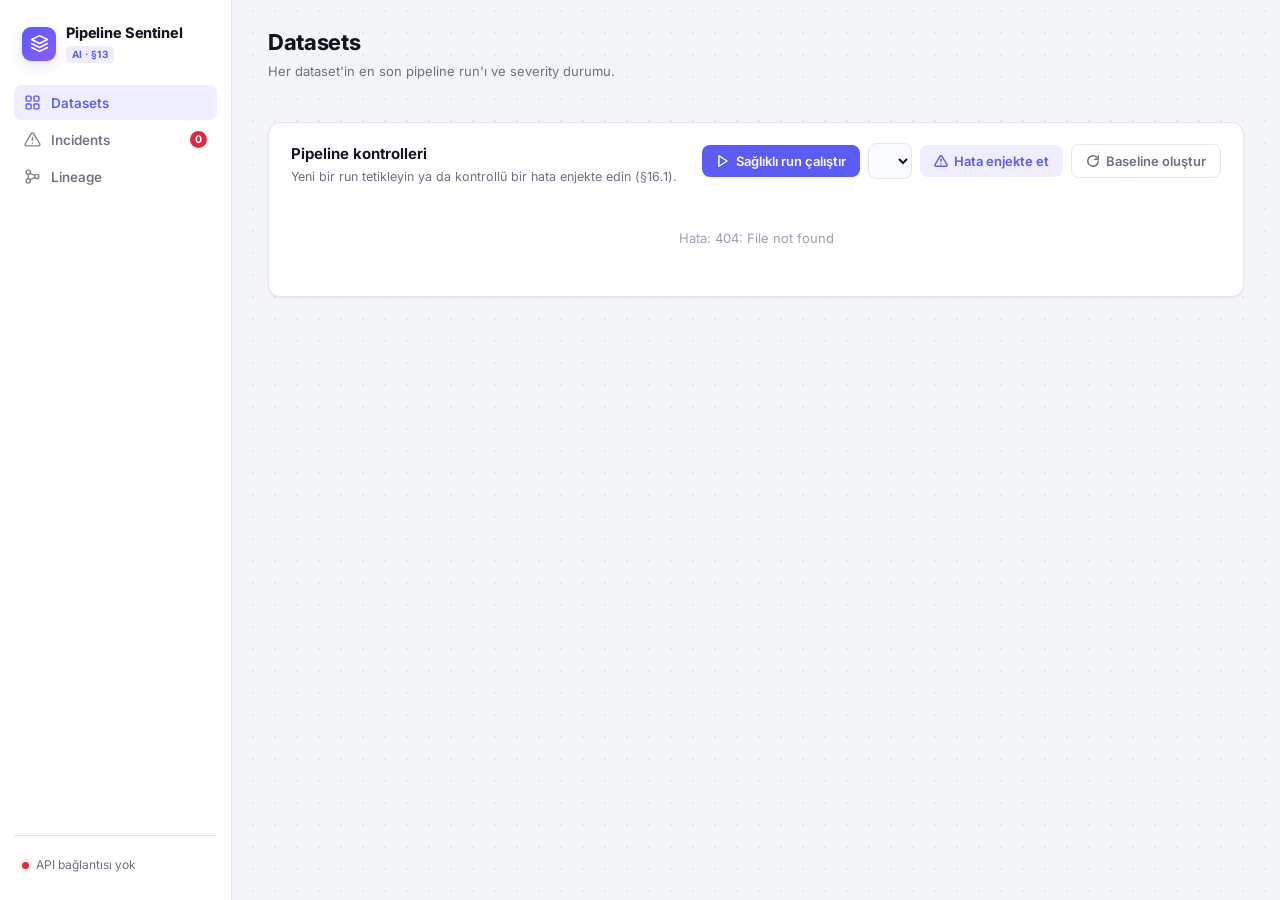
==== apps/web/index.html @ 93498e30 "Pipeline Sentinel AI — Faz 1-7 çekirdek uygulama Kullanıcının sağladığı teknik tasarım dokümanının 7" ====
<!doctype html>
<html lang="tr">
<head>
  <meta charset="utf-8" />
  <meta name="viewport" content="width=device-width, initial-scale=1" />
  <title>Pipeline Sentinel AI</title>
  <link rel="stylesheet" href="styles.css" />
</head>
<body>
  <div class="shell">
    <aside class="sidebar">
      <div class="brand">
        <div class="brand-mark">
          <svg viewBox="0 0 24 24" fill="none" stroke="currentColor" stroke-width="2" stroke-linecap="round" stroke-linejoin="round"><path d="M12 2 2 7l10 5 10-5-10-5Z"/><path d="m2 17 10 5 10-5"/><path d="m2 12 10 5 10-5"/></svg>
        </div>
        <div>
          <div class="brand-name">Pipeline Sentinel</div>
          <span class="brand-tag">AI · §13</span>
        </div>
      </div>

      <nav class="nav">
        <button data-view="datasets" class="nav-item active">
          <svg viewBox="0 0 24 24" fill="none" stroke="currentColor" stroke-width="2" stroke-linecap="round" stroke-linejoin="round"><rect x="3" y="3" width="7" height="7" rx="1.5"/><rect x="14" y="3" width="7" height="7" rx="1.5"/><rect x="3" y="14" width="7" height="7" rx="1.5"/><rect x="14" y="14" width="7" height="7" rx="1.5"/></svg>
          Datasets
        </button>
        <button data-view="incidents" class="nav-item">
          <svg viewBox="0 0 24 24" fill="none" stroke="currentColor" stroke-width="2" stroke-linecap="round" stroke-linejoin="round"><path d="M10.29 3.86 1.82 18a2 2 0 0 0 1.71 3h16.94a2 2 0 0 0 1.71-3L13.71 3.86a2 2 0 0 0-3.42 0Z"/><line x1="12" y1="9" x2="12" y2="13"/><line x1="12" y1="17" x2="12.01" y2="17"/></svg>
          Incidents
          <span class="nav-badge" id="nav-incident-count" hidden>0</span>
        </button>
        <button data-view="lineage" class="nav-item">
          <svg viewBox="0 0 24 24" fill="none" stroke="currentColor" stroke-width="2" stroke-linecap="round" stroke-linejoin="round"><circle cx="6" cy="6" r="3"/><circle cx="6" cy="18" r="3"/><circle cx="18" cy="12" r="3"/><path d="M6 9v6M8.5 7.5 15.5 10.5M8.5 16.5 15.5 13.5"/></svg>
          Lineage
        </button>
      </nav>

      <div class="sidebar-footer">
        <div class="status-pill"><span class="dot"></span> <span id="api-status-text">API bağlı</span></div>
      </div>
    </aside>

    <div class="main">
      <header class="topbar">
        <div>
          <h1 id="page-title">Datasets</h1>
          <p id="page-subtitle">Her dataset'in en son pipeline run'ı ve severity durumu.</p>
        </div>
      </header>

      <div class="content">
        <!-- ============================== DATASETS ============================== -->
        <section id="view-datasets" class="view active">
          <div class="stat-row" id="stat-row"></div>

          <div class="panel">
            <div class="panel-head">
              <div>
                <h2>Pipeline kontrolleri</h2>
                <div class="sub">Yeni bir run tetikleyin ya da kontrollü bir hata enjekte edin (§16.1).</div>
              </div>
              <div class="toolbar">
                <button class="btn" id="btn-run-healthy">
                  <svg width="14" height="14" viewBox="0 0 24 24" fill="none" stroke="currentColor" stroke-width="2.5" stroke-linecap="round" stroke-linejoin="round"><polygon points="5 3 19 12 5 21 5 3"/></svg>
                  Sağlıklı run çalıştır
                </button>
                <select id="fault-select"></select>
                <button class="btn secondary" id="btn-run-fault">
                  <svg width="14" height="14" viewBox="0 0 24 24" fill="none" stroke="currentColor" stroke-width="2.5" stroke-linecap="round" stroke-linejoin="round"><path d="M10.29 3.86 1.82 18a2 2 0 0 0 1.71 3h16.94a2 2 0 0 0 1.71-3L13.71 3.86a2 2 0 0 0-3.42 0Z"/><line x1="12" y1="9" x2="12" y2="13"/><line x1="12" y1="17" x2="12.01" y2="17"/></svg>
                  Hata enjekte et
                </button>
                <button class="btn ghost" id="btn-bootstrap">
                  <svg width="14" height="14" viewBox="0 0 24 24" fill="none" stroke="currentColor" stroke-width="2.5" stroke-linecap="round" stroke-linejoin="round"><path d="M21 12a9 9 0 1 1-2.64-6.36"/><polyline points="21 3 21 9 15 9"/></svg>
                  Baseline oluştur
                </button>
              </div>
            </div>
            <div id="datasets-table"><div class="empty">Yükleniyor…</div></div>
          </div>
        </section>

        <!-- ============================== INCIDENTS ============================== -->
        <section id="view-incidents" class="view">
          <div class="panel">
            <div class="panel-head">
              <div>
                <h2>Incident listesi</h2>
                <div class="sub">Filtreleyin ve bir satıra tıklayarak detayları görün.</div>
              </div>
              <div class="toolbar">
                <select id="incident-dataset-filter"><option value="">Tüm dataset'ler</option></select>
                <select id="incident-severity-filter">
                  <option value="">Tüm severity</option>
                  <option value="critical">critical</option>
                  <option value="high">high</option>
                  <option value="medium">medium</option>
                  <option value="low">low</option>
                </select>
                <button class="btn ghost" id="btn-refresh-incidents">
                  <svg width="14" height="14" viewBox="0 0 24 24" fill="none" stroke="currentColor" stroke-width="2.5" stroke-linecap="round" stroke-linejoin="round"><path d="M21 12a9 9 0 1 1-2.64-6.36"/><polyline points="21 3 21 9 15 9"/></svg>
                  Yenile
                </button>
              </div>
            </div>
            <div id="incidents-table"><div class="empty">Yükleniyor…</div></div>
          </div>

          <div class="panel" id="incident-detail">
            <h3 id="detail-summary"></h3>
            <div class="meta" id="detail-meta"></div>
            <button class="btn secondary" id="btn-reanalyze">
              <svg width="14" height="14" viewBox="0 0 24 24" fill="none" stroke="currentColor" stroke-width="2.5" stroke-linecap="round" stroke-linejoin="round"><path d="M21 12a9 9 0 1 1-2.64-6.36"/><polyline points="21 3 21 9 15 9"/></svg>
              Yeniden analiz et
            </button>

            <div class="section-title">
              <svg viewBox="0 0 24 24" fill="none" stroke="currentColor" stroke-width="2"><circle cx="11" cy="11" r="7"/><line x1="21" y1="21" x2="16.65" y2="16.65"/></svg>
              Kök neden hipotezleri
            </div>
            <div id="detail-hypotheses"><div class="empty">Hipotez yok.</div></div>

            <div class="section-title">
              <svg viewBox="0 0 24 24" fill="none" stroke="currentColor" stroke-width="2"><circle cx="6" cy="6" r="3"/><circle cx="6" cy="18" r="3"/><circle cx="18" cy="12" r="3"/><path d="M6 9v6M8.5 7.5 15.5 10.5M8.5 16.5 15.5 13.5"/></svg>
              Etkilenen varlıklar (lineage)
            </div>
            <div class="chip-row" id="detail-affected"></div>

            <div class="section-title">
              <svg viewBox="0 0 24 24" fill="none" stroke="currentColor" stroke-width="2"><path d="M14 2H6a2 2 0 0 0-2 2v16a2 2 0 0 0 2 2h12a2 2 0 0 0 2-2V8Z"/><polyline points="14 2 14 8 20 8"/><line x1="9" y1="15" x2="15" y2="15"/><line x1="9" y1="11" x2="15" y2="11"/></svg>
              Önerilen aksiyonlar — taslak, insan onayı gerekir
            </div>
            <div id="detail-actions"><div class="empty">Aksiyon yok.</div></div>

            <div class="section-title">
              <svg viewBox="0 0 24 24" fill="none" stroke="currentColor" stroke-width="2"><circle cx="12" cy="12" r="10"/><line x1="12" y1="16" x2="12" y2="12"/><line x1="12" y1="8" x2="12.01" y2="8"/></svg>
              Belirsizlikler
            </div>
            <ul class="uncertainty-list" id="detail-uncertainties"></ul>

            <div class="section-title">
              <svg viewBox="0 0 24 24" fill="none" stroke="currentColor" stroke-width="2"><path d="M22 12h-4l-3 9L9 3l-3 9H2"/></svg>
              Sinyaller
            </div>
            <div id="detail-signals"></div>
          </div>
        </section>

        <!-- ============================== LINEAGE ============================== -->
        <section id="view-lineage" class="view">
          <div class="panel">
            <div class="panel-head">
              <div>
                <h2>Lineage graph</h2>
                <div class="sub">Bir dataset (ör. <code>orders</code>) ya da kolon (ör. <code>orders.total_amount</code>) girin.</div>
              </div>
              <div class="toolbar">
                <input type="text" id="lineage-input" placeholder="orders.total_amount" value="orders.total_amount" />
                <button class="btn" id="btn-lineage-search">
                  <svg width="14" height="14" viewBox="0 0 24 24" fill="none" stroke="currentColor" stroke-width="2.5" stroke-linecap="round" stroke-linejoin="round"><circle cx="11" cy="11" r="7"/><line x1="21" y1="21" x2="16.65" y2="16.65"/></svg>
                  Sorgula
                </button>
              </div>
            </div>
            <div id="lineage-result">
              <div class="empty">Yukarıdan bir varlık girip Sorgula'ya basın.</div>
            </div>
          </div>
        </section>
      </div>
    </div>
  </div>

  <div id="toast-stack"></div>

  <script src="app.js"></script>
</body>
</html>
---- apps/web/styles.css ----
@import url("https://fonts.googleapis.com/css2?family=Inter:wght@400;500;600;700;800&family=JetBrains+Mono:wght@400;500;600&display=swap");

:root {
  --bg: #f4f5f8;
  --surface: #ffffff;
  --surface-2: #fafbfd;
  --border: #e3e6ed;
  --border-strong: #d3d8e2;
  --text: #14161f;
  --text-dim: #6b7180;
  --text-faint: #9aa0b0;

  --brand: #5b5bf6;
  --brand-2: #8b5cf6;
  --brand-weak: #eeeeff;
  --brand-ring: rgba(91, 91, 246, 0.25);

  --critical: #e0293f;
  --critical-bg: #fdecee;
  --high: #e0672c;
  --high-bg: #fdf1e8;
  --medium: #b3860a;
  --medium-bg: #fdf6e0;
  --low: #17915a;
  --low-bg: #e9f8f1;

  --mono: "JetBrains Mono", "SFMono-Regular", Consolas, Menlo, monospace;
  --sans: "Inter", -apple-system, BlinkMacSystemFont, "Segoe UI", sans-serif;

  --shadow-sm: 0 1px 2px rgba(20, 22, 31, 0.06);
  --shadow-md: 0 4px 16px -4px rgba(20, 22, 31, 0.1), 0 1px 2px rgba(20, 22, 31, 0.06);
  --shadow-lg: 0 16px 40px -12px rgba(20, 22, 31, 0.18);
  --radius: 12px;
  --sidebar-w: 232px;
}

@media (prefers-color-scheme: dark) {
  :root {
    --bg: #0b0c10;
    --surface: #15171e;
    --surface-2: #191b23;
    --border: #262932;
    --border-strong: #343844;
    --text: #f1f2f6;
    --text-dim: #9a9fb0;
    --text-faint: #666c7d;

    --brand: #7c7cfb;
    --brand-2: #a78bfa;
    --brand-weak: #201f3a;
    --brand-ring: rgba(124, 124, 251, 0.3);

    --critical: #ff6b7a;
    --critical-bg: #34161c;
    --high: #ff9a5c;
    --high-bg: #351f13;
    --medium: #f0c74e;
    --medium-bg: #332a10;
    --low: #3ddc8f;
    --low-bg: #0f2e20;

    --shadow-sm: 0 1px 2px rgba(0, 0, 0, 0.3);
    --shadow-md: 0 4px 20px -4px rgba(0, 0, 0, 0.45), 0 1px 2px rgba(0, 0, 0, 0.3);
    --shadow-lg: 0 20px 50px -12px rgba(0, 0, 0, 0.6);
  }
}

* { box-sizing: border-box; }

html, body { height: 100%; }

body {
  margin: 0;
  background: var(--bg);
  color: var(--text);
  font-family: var(--sans);
  font-size: 14px;
  line-height: 1.5;
  -webkit-font-smoothing: antialiased;
}

/* Faint dotted texture behind the whole app — subtle "monitoring grid" feel */
body {
  background-image: radial-gradient(circle, var(--border) 1px, transparent 1px);
  background-size: 22px 22px;
  background-attachment: fixed;
}

::selection { background: var(--brand-ring); }

button, input, select { font-family: inherit; }

/* ---------------------------------------------------------------------- */
/* Shell layout                                                            */
/* ---------------------------------------------------------------------- */

.shell {
  display: flex;
  min-height: 100vh;
}

.sidebar {
  width: var(--sidebar-w);
  flex-shrink: 0;
  background: var(--surface);
  border-right: 1px solid var(--border);
  display: flex;
  flex-direction: column;
  padding: 20px 14px;
  position: sticky;
  top: 0;
  height: 100vh;
}

.brand {
  display: flex;
  align-items: center;
  gap: 10px;
  padding: 4px 8px 22px;
}

.brand-mark {
  width: 34px;
  height: 34px;
  border-radius: 9px;
  background: linear-gradient(135deg, var(--brand), var(--brand-2));
  display: flex;
  align-items: center;
  justify-content: center;
  box-shadow: 0 4px 14px -2px var(--brand-ring);
  flex-shrink: 0;
}
.brand-mark svg { width: 19px; height: 19px; color: white; }

.brand-name { font-weight: 750; font-size: 14.5px; letter-spacing: -0.01em; line-height: 1.25; }
.brand-tag {
  font-size: 10px;
  font-weight: 700;
  color: var(--brand);
  background: var(--brand-weak);
  display: inline-block;
  padding: 1px 6px;
  border-radius: 4px;
  letter-spacing: 0.04em;
  margin-top: 2px;
}

nav.nav { display: flex; flex-direction: column; gap: 2px; }

.nav-item {
  display: flex;
  align-items: center;
  gap: 10px;
  padding: 9px 10px;
  border-radius: 8px;
  border: none;
  background: none;
  color: var(--text-dim);
  font-size: 13.5px;
  font-weight: 550;
  text-align: left;
  cursor: pointer;
  transition: background 0.12s ease, color 0.12s ease;
}
.nav-item svg { width: 17px; height: 17px; flex-shrink: 0; opacity: 0.85; }
.nav-item:hover { background: var(--surface-2); color: var(--text); }
.nav-item.active { background: var(--brand-weak); color: var(--brand); }
.nav-item.active svg { opacity: 1; }

.nav-badge {
  margin-left: auto;
  font-size: 10.5px;
  font-weight: 700;
  background: var(--critical);
  color: white;
  border-radius: 20px;
  min-width: 17px;
  height: 17px;
  padding: 0 5px;
  display: flex;
  align-items: center;
  justify-content: center;
}

.sidebar-footer { margin-top: auto; padding-top: 14px; border-top: 1px solid var(--border); }

.status-pill {
  display: flex;
  align-items: center;
  gap: 7px;
  font-size: 12px;
  color: var(--text-dim);
  padding: 6px 8px;
}
.status-pill .dot {
  width: 7px;
  height: 7px;
  border-radius: 50%;
  background: var(--low);
  box-shadow: 0 0 0 3px var(--low-bg);
  flex-shrink: 0;
}

/* ---------------------------------------------------------------------- */
/* Main column                                                             */
/* ---------------------------------------------------------------------- */

.main { flex: 1; min-width: 0; display: flex; flex-direction: column; }

.topbar {
  padding: 26px 36px 18px;
  display: flex;
  align-items: baseline;
  justify-content: space-between;
  gap: 16px;
  flex-wrap: wrap;
}
.topbar h1 { margin: 0; font-size: 22px; font-weight: 750; letter-spacing: -0.015em; }
.topbar p { margin: 3px 0 0; color: var(--text-dim); font-size: 13px; }

.content { padding: 0 36px 48px; max-width: 1180px; }

.view { display: none; }
.view.active { display: block; animation: fade-in 0.18s ease; }

@keyframes fade-in {
  from { opacity: 0; transform: translateY(4px); }
  to { opacity: 1; transform: translateY(0); }
}

/* ---------------------------------------------------------------------- */
/* Stat / KPI cards                                                        */
/* ---------------------------------------------------------------------- */

.stat-row { display: grid; grid-template-columns: repeat(auto-fit, minmax(150px, 1fr)); gap: 12px; margin-bottom: 22px; }
.stat-card {
  background: var(--surface);
  border: 1px solid var(--border);
  border-radius: var(--radius);
  padding: 16px 18px;
  box-shadow: var(--shadow-sm);
}
.stat-card .stat-label { font-size: 11.5px; color: var(--text-dim); font-weight: 600; text-transform: uppercase; letter-spacing: 0.04em; }
.stat-card .stat-value { font-size: 27px; font-weight: 780; letter-spacing: -0.02em; margin-top: 4px; }
.stat-card .stat-value.critical { color: var(--critical); }
.stat-card .stat-value.low { color: var(--low); }

/* ---------------------------------------------------------------------- */
/* Panels & cards                                                          */
/* ---------------------------------------------------------------------- */

.panel {
  background: var(--surface);
  border: 1px solid var(--border);
  border-radius: var(--radius);
  padding: 20px 22px;
  margin-bottom: 18px;
  box-shadow: var(--shadow-sm);
}

.panel-head { display: flex; align-items: flex-start; justify-content: space-between; gap: 12px; margin-bottom: 14px; flex-wrap: wrap; }
.panel h2 { margin: 0 0 3px; font-size: 15px; font-weight: 680; }
.panel .sub { color: var(--text-dim); font-size: 12.5px; }

.toolbar { display: flex; gap: 8px; align-items: center; flex-wrap: wrap; }
.toolbar select, .toolbar input {
  background: var(--surface-2);
  border: 1px solid var(--border);
  color: var(--text);
  border-radius: 8px;
  padding: 8px 11px;
  font-size: 13px;
  transition: border-color 0.12s ease;
}
.toolbar select:focus, .toolbar input:focus { outline: none; border-color: var(--brand); box-shadow: 0 0 0 3px var(--brand-ring); }
.toolbar input[type="text"] { min-width: 260px; font-family: var(--mono); }

button.btn {
  background: var(--brand);
  color: white;
  border: none;
  border-radius: 8px;
  padding: 8px 14px;
  font-size: 13px;
  font-weight: 600;
  cursor: pointer;
  display: inline-flex;
  align-items: center;
  gap: 6px;
  transition: filter 0.12s ease, transform 0.06s ease;
}
button.btn:hover { filter: brightness(1.08); }
button.btn:active { transform: translateY(1px); }
button.btn.secondary { background: var(--brand-weak); color: var(--brand); }
button.btn.ghost { background: transparent; color: var(--text-dim); border: 1px solid var(--border); }
button.btn:disabled { opacity: 0.45; cursor: default; filter: none; }

/* ---------------------------------------------------------------------- */
/* Dataset cards                                                           */
/* ---------------------------------------------------------------------- */

.dataset-grid { display: grid; grid-template-columns: repeat(auto-fill, minmax(230px, 1fr)); gap: 12px; }

.dataset-card {
  position: relative;
  background: var(--surface-2);
  border: 1px solid var(--border);
  border-radius: 10px;
  padding: 15px 16px 14px;
  overflow: hidden;
  transition: box-shadow 0.15s ease, border-color 0.15s ease;
}
.dataset-card:hover { box-shadow: var(--shadow-md); border-color: var(--border-strong); }
.dataset-card::before {
  content: "";
  position: absolute;
  left: 0; top: 0; bottom: 0;
  width: 3px;
}
.dataset-card.sev-critical::before { background: var(--critical); }
.dataset-card.sev-high::before { background: var(--high); }
.dataset-card.sev-medium::before { background: var(--medium); }
.dataset-card.sev-low::before { background: var(--low); }
.dataset-card.sev-none::before { background: var(--border-strong); }

.dataset-card .ds-name { font-family: var(--mono); font-size: 13.5px; font-weight: 600; }
.dataset-card .ds-meta { margin-top: 10px; display: flex; flex-direction: column; gap: 5px; font-size: 12px; color: var(--text-dim); }
.dataset-card .ds-meta .k { color: var(--text-faint); }
.dataset-card .ds-top { display: flex; align-items: flex-start; justify-content: space-between; gap: 8px; }

/* ---------------------------------------------------------------------- */
/* Tables                                                                   */
/* ---------------------------------------------------------------------- */

table { width: 100%; border-collapse: collapse; font-size: 13px; }
th { text-align: left; color: var(--text-faint); font-weight: 650; padding: 9px 10px; border-bottom: 1px solid var(--border); font-size: 11px; text-transform: uppercase; letter-spacing: 0.04em; }
td { padding: 11px 10px; border-bottom: 1px solid var(--border); vertical-align: top; }
tr.clickable { cursor: pointer; transition: background 0.1s ease; }
tr.clickable:hover td { background: var(--surface-2); }
tr:last-child td { border-bottom: none; }

.incident-row-summary { font-weight: 500; }

/* ---------------------------------------------------------------------- */
/* Badges                                                                   */
/* ---------------------------------------------------------------------- */

.badge {
  display: inline-flex;
  align-items: center;
  gap: 4px;
  padding: 3px 9px;
  border-radius: 20px;
  font-size: 11px;
  font-weight: 700;
  letter-spacing: 0.02em;
  white-space: nowrap;
}
.badge::before { content: ""; width: 5px; height: 5px; border-radius: 50%; background: currentColor; flex-shrink: 0; }
.badge.critical, .badge.high, .badge.medium, .badge.low, .badge.approved, .badge.rejected, .badge.pending { text-transform: uppercase; }
.badge.critical { color: var(--critical); background: var(--critical-bg); }
.badge.high { color: var(--high); background: var(--high-bg); }
.badge.medium { color: var(--medium); background: var(--medium-bg); }
.badge.low { color: var(--low); background: var(--low-bg); }
.badge.node-dataset { color: var(--brand); background: var(--brand-weak); }
.badge.node-column { color: var(--text-dim); background: var(--surface-2); border: 1px solid var(--border); }
.badge.node-job { color: #8654e0; background: #f1e9fd; }
.badge.node-external_asset { color: #b9670c; background: #fbead1; }
.badge.approved { color: var(--low); background: var(--low-bg); }
.badge.rejected { color: var(--critical); background: var(--critical-bg); }
.badge.pending { color: var(--medium); background: var(--medium-bg); }

@media (prefers-color-scheme: dark) {
  .badge.node-job { color: #c4a4fb; background: #241c3a; }
  .badge.node-external_asset { color: #ffb35c; background: #3a2a12; }
}

/* ---------------------------------------------------------------------- */
/* Confidence bars                                                          */
/* ---------------------------------------------------------------------- */

.confidence { display: flex; flex-direction: column; gap: 4px; min-width: 84px; }
.confidence-track { width: 100%; height: 6px; border-radius: 4px; background: var(--border); overflow: hidden; }
.confidence-fill { height: 100%; border-radius: 4px; background: linear-gradient(90deg, var(--brand), var(--brand-2)); }
.confidence-label { font-family: var(--mono); font-size: 11.5px; color: var(--text-dim); }

/* ---------------------------------------------------------------------- */
/* Hypothesis cards                                                         */
/* ---------------------------------------------------------------------- */

.hypothesis-card {
  border: 1px solid var(--border);
  border-radius: 10px;
  padding: 13px 15px;
  margin-bottom: 8px;
  background: var(--surface-2);
}
.hypothesis-card:last-child { margin-bottom: 0; }
.hypothesis-top { display: flex; justify-content: space-between; align-items: flex-start; gap: 14px; }
.hypothesis-text { font-size: 13.5px; line-height: 1.5; flex: 1; }
.hypothesis-evidence { margin-top: 8px; font-size: 11.5px; color: var(--text-faint); font-family: var(--mono); }

/* ---------------------------------------------------------------------- */
/* Chips                                                                    */
/* ---------------------------------------------------------------------- */

.chip-row { display: flex; flex-wrap: wrap; gap: 6px; }
.chip {
  background: var(--surface-2);
  border: 1px solid var(--border);
  border-radius: 20px;
  padding: 5px 12px;
  font-size: 12px;
  display: inline-flex;
  align-items: center;
  gap: 5px;
}

/* ---------------------------------------------------------------------- */
/* Misc                                                                     */
/* ---------------------------------------------------------------------- */

.empty { color: var(--text-faint); font-size: 13px; padding: 28px 4px; text-align: center; }
.empty svg { display: block; margin: 0 auto 10px; width: 30px; height: 30px; opacity: 0.4; }

code, .mono { font-family: var(--mono); font-size: 12.5px; }

#incident-detail { display: none; }
#incident-detail h3 { margin: 0 0 4px; font-size: 16px; font-weight: 700; letter-spacing: -0.01em; }
#incident-detail .meta { color: var(--text-dim); font-size: 12px; margin-bottom: 16px; display: flex; align-items: center; gap: 8px; flex-wrap: wrap; }

.section-title {
  font-size: 11px;
  text-transform: uppercase;
  letter-spacing: 0.05em;
  color: var(--text-faint);
  margin: 20px 0 9px;
  font-weight: 700;
  display: flex;
  align-items: center;
  gap: 6px;
}
.section-title svg { width: 13px; height: 13px; opacity: 0.7; }

.hint { color: var(--text-dim); font-size: 12.5px; margin-top: 10px; }

.uncertainty-list { margin: 0; padding-left: 0; list-style: none; display: flex; flex-direction: column; gap: 6px; }
.uncertainty-list li {
  font-size: 12.5px;
  color: var(--text-dim);
  background: var(--surface-2);
  border: 1px dashed var(--border-strong);
  border-radius: 8px;
  padding: 8px 11px;
}

.lineage-cols { display: grid; grid-template-columns: 1fr 1fr; gap: 18px; }
@media (max-width: 760px) { .lineage-cols { grid-template-columns: 1fr; } .sidebar { display: none; } .content, .topbar { padding-left: 18px; padding-right: 18px; } }

.hop-flow { display: flex; flex-direction: column; }
.hop-group { display: flex; gap: 10px; align-items: flex-start; position: relative; padding-bottom: 16px; }
.hop-group:last-child { padding-bottom: 0; }
.hop-index {
  flex-shrink: 0;
  width: 22px; height: 22px;
  border-radius: 50%;
  background: var(--brand-weak);
  color: var(--brand);
  font-size: 11px;
  font-weight: 700;
  display: flex; align-items: center; justify-content: center;
  position: relative;
  z-index: 1;
}
.hop-group:not(:last-child)::after {
  content: "";
  position: absolute;
  left: 10px; top: 22px; bottom: -2px;
  width: 1px;
  background: var(--border-strong);
}
.hop-nodes { display: flex; flex-wrap: wrap; gap: 6px; padding-top: 1px; }

/* ---------------------------------------------------------------------- */
/* Action rows                                                             */
/* ---------------------------------------------------------------------- */

.action-buttons { display: flex; gap: 6px; }
button.btn.tiny { padding: 5px 11px; font-size: 12px; border-radius: 6px; }
button.btn.approve { background: var(--low); color: white; }
button.btn.reject { background: var(--critical); color: white; }

/* ---------------------------------------------------------------------- */
/* Skeleton loading                                                        */
/* ---------------------------------------------------------------------- */

.skeleton { background: linear-gradient(90deg, var(--border) 25%, var(--surface-2) 50%, var(--border) 75%); background-size: 200% 100%; animation: shimmer 1.3s ease-in-out infinite; border-radius: 6px; }
@keyframes shimmer { 0% { background-position: 200% 0; } 100% { background-position: -200% 0; } }
.skeleton-row { height: 38px; margin-bottom: 8px; }

/* ---------------------------------------------------------------------- */
/* Toasts                                                                   */
/* ---------------------------------------------------------------------- */

#toast-stack {
  position: fixed;
  bottom: 20px;
  right: 20px;
  display: flex;
  flex-direction: column;
  gap: 8px;
  z-index: 1000;
}
.toast {
  background: var(--surface);
  border: 1px solid var(--border);
  box-shadow: var(--shadow-lg);
  border-radius: 10px;
  padding: 11px 15px;
  font-size: 13px;
  min-width: 240px;
  max-width: 360px;
  display: flex;
  align-items: center;
  gap: 9px;
  animation: toast-in 0.2s ease;
}
.toast .dot { width: 8px; height: 8px; border-radius: 50%; flex-shrink: 0; }
.toast.success .dot { background: var(--low); }
.toast.error .dot { background: var(--critical); }
.toast.info .dot { background: var(--brand); }
@keyframes toast-in { from { opacity: 0; transform: translateY(8px); } to { opacity: 1; transform: translateY(0); } }
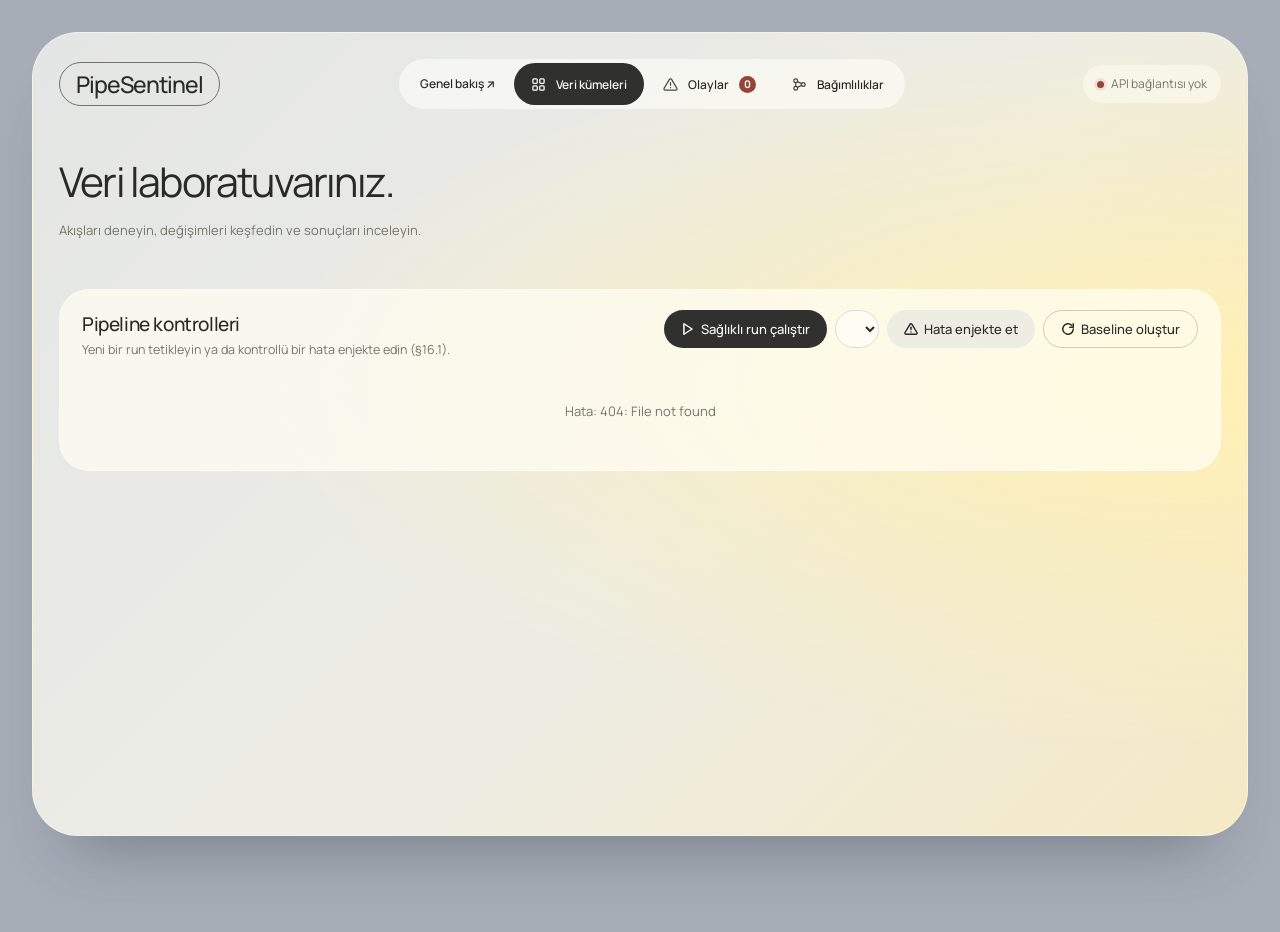
==== commit 76c8cf2e: "Add real-source reliability workflows and redesign dashboard" ====
--- a/apps/web/index.html
+++ b/apps/web/index.html
@@ -5,6 +5,7 @@
   <meta name="viewport" content="width=device-width, initial-scale=1" />
   <title>Pipeline Sentinel AI</title>
   <link rel="stylesheet" href="styles.css" />
+  <link rel="stylesheet" href="theme.css" />
 </head>
 <body>
   <div class="shell">
@@ -14,24 +15,25 @@
           <svg viewBox="0 0 24 24" fill="none" stroke="currentColor" stroke-width="2" stroke-linecap="round" stroke-linejoin="round"><path d="M12 2 2 7l10 5 10-5-10-5Z"/><path d="m2 17 10 5 10-5"/><path d="m2 12 10 5 10-5"/></svg>
         </div>
         <div>
-          <div class="brand-name">Pipeline Sentinel</div>
+          <div class="brand-name">PipeSentinel</div>
           <span class="brand-tag">AI · §13</span>
         </div>
       </div>
 
       <nav class="nav">
+        <a href="/" class="nav-item">Genel bakış ↗</a>
         <button data-view="datasets" class="nav-item active">
           <svg viewBox="0 0 24 24" fill="none" stroke="currentColor" stroke-width="2" stroke-linecap="round" stroke-linejoin="round"><rect x="3" y="3" width="7" height="7" rx="1.5"/><rect x="14" y="3" width="7" height="7" rx="1.5"/><rect x="3" y="14" width="7" height="7" rx="1.5"/><rect x="14" y="14" width="7" height="7" rx="1.5"/></svg>
-          Datasets
+          Veri kümeleri
         </button>
         <button data-view="incidents" class="nav-item">
           <svg viewBox="0 0 24 24" fill="none" stroke="currentColor" stroke-width="2" stroke-linecap="round" stroke-linejoin="round"><path d="M10.29 3.86 1.82 18a2 2 0 0 0 1.71 3h16.94a2 2 0 0 0 1.71-3L13.71 3.86a2 2 0 0 0-3.42 0Z"/><line x1="12" y1="9" x2="12" y2="13"/><line x1="12" y1="17" x2="12.01" y2="17"/></svg>
-          Incidents
+          Olaylar
           <span class="nav-badge" id="nav-incident-count" hidden>0</span>
         </button>
         <button data-view="lineage" class="nav-item">
           <svg viewBox="0 0 24 24" fill="none" stroke="currentColor" stroke-width="2" stroke-linecap="round" stroke-linejoin="round"><circle cx="6" cy="6" r="3"/><circle cx="6" cy="18" r="3"/><circle cx="18" cy="12" r="3"/><path d="M6 9v6M8.5 7.5 15.5 10.5M8.5 16.5 15.5 13.5"/></svg>
-          Lineage
+          Bağımlılıklar
         </button>
       </nav>
 
@@ -43,8 +45,8 @@
     <div class="main">
       <header class="topbar">
         <div>
-          <h1 id="page-title">Datasets</h1>
-          <p id="page-subtitle">Her dataset'in en son pipeline run'ı ve severity durumu.</p>
+          <h1 id="page-title">Veri laboratuvarınız.</h1>
+          <p id="page-subtitle">Akışları deneyin, değişimleri keşfedin ve sonuçları inceleyin.</p>
         </div>
       </header>
 
--- a/apps/web/theme.css
+++ b/apps/web/theme.css
@@ -0,0 +1,76 @@
+/* Shared visual system: warm cream, soft yellow, charcoal and a slate canvas. */
+@import url("https://fonts.googleapis.com/css2?family=Manrope:wght@300;400;500;600;700&display=swap");
+:root {
+  color-scheme: light;
+  --bg: #a6adb7; --surface: #faf9f2; --surface-2: #f2f1e9;
+  --border: #deded3; --border-strong: #b9bab0;
+  --text: #292a27; --text-dim: #74756b; --text-faint: #888980;
+  --brand: #30312e; --brand-2: #52534b; --brand-weak: #ffdf68;
+  --brand-ring: #ffda5b55; --yellow: #ffdc60;
+  --critical: #924638; --critical-bg: #f3e0d8;
+  --high: #815a30; --high-bg: #f3e8cf;
+  --medium: #6d5d27; --medium-bg: #fff0b3;
+  --low: #4f6350; --low-bg: #e7eadb;
+  --sans: "Manrope", "Inter", "Segoe UI", sans-serif;
+  --radius: 30px; --shadow-sm: none;
+  --shadow-md: 0 18px 40px -30px #31322944;
+  --shadow-lg: 0 34px 50px -30px #32383f66;
+}
+html { min-height: 100%; }
+body { min-height: 100%; height: auto; background: var(--bg); background-image: none; color: var(--text); font-family: var(--sans); }
+button, input, select, textarea { font-family: inherit; }
+a { color: inherit; }
+button.btn { min-height: 38px; border-radius: 999px; padding: 9px 17px; background: var(--brand); color: #fff; font-weight: 500; box-shadow: none; }
+button.btn.secondary { background: #eeede4; color: var(--text); }
+button.btn.ghost { border: 1px solid #cccdbf; color: var(--text); }
+button.btn:hover { filter: brightness(.97); }
+button:focus-visible, a:focus-visible, summary:focus-visible { outline: 2px solid #716021; outline-offset: 4px; }
+input:focus-visible, textarea:focus-visible, select:focus-visible { outline: 2px solid #b69a35; outline-offset: 2px; }
+.panel { border: 1px solid #ffffff55; box-shadow: none; background: #fffef3b8; }
+.badge { border-radius: 999px; font-weight: 500; }
+.empty { color: var(--text-dim); }
+::selection { background: #ffdc6099; color: #292a27; }
+
+/* Existing laboratory retains its controls, with a horizontal navigation. */
+.shell { display: block; max-width: 1390px; min-height: calc(100vh - 96px); margin: 48px auto; padding: 26px; border: 1px solid #ffffff66; border-radius: 46px; background: radial-gradient(ellipse at 95% 44%, #fff0b3 0, transparent 57%), linear-gradient(135deg, #e4e6e5 0%, #edede5 55%, #f5e9c5 100%); box-shadow: 0 45px 65px -38px #343b4770; }
+.sidebar { width: 100%; height: auto; position: static; flex-direction: row; align-items: center; justify-content: space-between; gap: 20px; padding: 0; border: 0; background: none; }
+.brand { padding: 0; gap: 8px; }
+.brand-mark, .brand-tag { display: none; }
+.brand-name { font-weight: 500; font-size: 23px; letter-spacing: -1px; border: 1px solid #71736c; border-radius: 30px; padding: 7px 16px; }
+nav.nav { flex-direction: row; border-radius: 99px; background: #fffffa99; padding: 4px; gap: 2px; }
+.nav-item { border-radius: 99px; color: var(--text); font-size: 12px; padding: 12px 17px; text-decoration: none; }
+.nav-item.active { background: #30312e; color: #fff; }
+.nav-item svg { width: 15px; }
+.sidebar-footer { margin: 0; border: 0; padding: 0; }
+.status-pill { background: #fffef377; border-radius: 99px; padding: 10px 14px; }
+.topbar { padding: 42px 0 26px; }
+.topbar h1 { font-size: clamp(28px, 3.2vw, 45px); font-weight: 400; letter-spacing: -1.8px; }
+.topbar p { margin-top: 9px; }
+.content { max-width: none; padding: 0; }
+.stat-row { gap: 10px; }
+.stat-card { padding: 24px; border: 0; border-radius: 28px; background: #fffef2aa; }
+.stat-card:nth-child(2) { background: #ffdc60; }
+.stat-card:nth-child(4) { background: #30312e; color: #fff; }
+.stat-card:nth-child(4) .stat-label { color: #c5c5bb; }
+.stat-card .stat-label { text-transform: none; font-weight: 400; letter-spacing: 0; }
+.stat-card .stat-value { font-size: 48px; font-weight: 400; }
+.stat-card .stat-value.critical, .stat-card .stat-value.low { color: inherit; }
+.dataset-card { border-radius: 23px; background: #fffffa99; padding: 23px; }
+.dataset-card::before { background: #ffdc60 !important; }
+.panel h2 { font-size: 19px; font-weight: 500; letter-spacing: -.4px; }
+.toolbar input, .toolbar select { border-radius: 999px; background: #ffffff88; }
+.skeleton { background: #deded2; }
+@media (max-width: 1450px) { .shell { margin: 32px; } }
+@media (max-width: 1050px) { .sidebar { flex-wrap: wrap; } nav.nav { order: 3; width: 100%; justify-content: center; } }
+@media (max-width: 600px) {
+  .shell { margin: 12px; padding: 18px; border-radius: 28px; }
+  nav.nav { justify-content: flex-start; overflow-x: auto; }
+  .nav-item { flex-shrink: 0; }
+  .topbar { padding-top: 28px; }
+  .stat-row { grid-template-columns: 1fr 1fr; }
+  .stat-card { padding: 18px; }
+  .stat-card .stat-value { font-size: 38px; }
+  .toolbar input[type="text"] { min-width: 0; width: 100%; }
+  .panel { padding: 18px; }
+}
+@media (prefers-reduced-motion: reduce) { *, *::before, *::after { animation: none !important; transition: none !important; scroll-behavior: auto !important; } }
